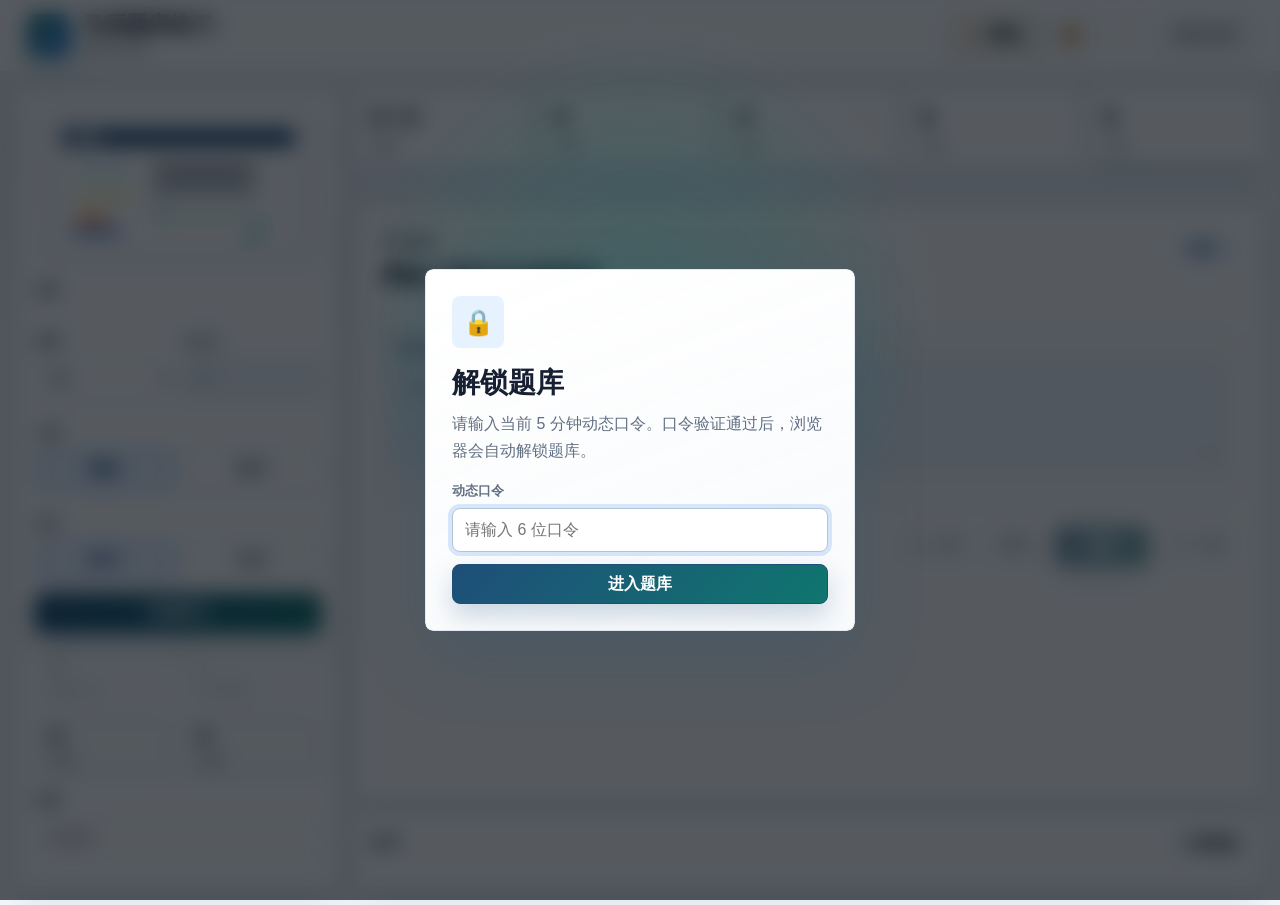
==== index.html @ d1550e8a "Add study workflow tools" ====
<!doctype html>
<html lang="zh-CN">
  <head>
    <meta charset="UTF-8" />
    <meta name="viewport" content="width=device-width, initial-scale=1.0" />
    <title>马原题库练习</title>
    <link rel="stylesheet" href="styles.css" />
  </head>
  <body>
    <div class="app-shell">
      <header class="topbar">
        <div class="brand">
          <div class="brand-mark" aria-hidden="true">✓</div>
          <div>
            <h1>马原题库练习</h1>
            <p id="bankMeta">500 题</p>
          </div>
        </div>
        <div class="top-actions">
          <button class="sponsor-button" id="sponsorButton" type="button">
            <span aria-hidden="true">♥</span>
            <span>赞助</span>
          </button>
          <button class="icon-button" id="themeButton" type="button" title="切换主题" aria-label="切换主题">◐</button>
          <button class="icon-button" id="favoriteButton" type="button" title="收藏当前题" aria-label="收藏当前题">☆</button>
          <button class="text-button" id="resetStorageButton" type="button">清空记录</button>
        </div>
      </header>

      <main class="workspace">
        <aside class="control-panel" aria-label="练习设置">
          <img class="panel-asset" src="assets/study-panel.png" alt="" />

          <section class="control-block">
            <div class="block-title">题型</div>
            <div class="segmented" id="typeControl"></div>
          </section>

          <section class="control-block two-column">
            <label class="field">
              <span>数量</span>
              <select id="countSelect">
                <option value="10">10</option>
                <option value="20" selected>20</option>
                <option value="50">50</option>
                <option value="100">100</option>
                <option value="all">全部</option>
                <option value="custom">自定义</option>
              </select>
            </label>
            <label class="field">
              <span>自定义</span>
              <input id="customCount" type="number" min="1" max="500" value="30" disabled />
            </label>
          </section>

          <section class="control-block">
            <div class="block-title">出题</div>
            <div class="segmented compact" id="orderControl">
              <button class="active" type="button" data-order="random">随机</button>
              <button type="button" data-order="sequential">顺序</button>
            </div>
          </section>

          <section class="control-block">
            <div class="block-title">模式</div>
            <div class="segmented compact" id="modeControl">
              <button class="active" type="button" data-mode="practice">练习</button>
              <button type="button" data-mode="exam">考试</button>
            </div>
          </section>

          <button class="primary-button" id="startButton" type="button">开始练习</button>

          <div class="quick-grid">
            <button class="quick-card" id="resumeSessionButton" type="button">
              <span>↩</span>
              <small>继续上次</small>
            </button>
            <button class="quick-card" id="exportStudyButton" type="button">
              <span>↓</span>
              <small>导出资料</small>
            </button>
            <button class="quick-card" id="mistakePracticeButton" type="button">
              <span id="mistakeCount">0</span>
              <small>错题</small>
            </button>
            <button class="quick-card" id="favoritePracticeButton" type="button">
              <span id="favoriteCount">0</span>
              <small>收藏</small>
            </button>
          </div>

          <section class="control-block">
            <label class="field">
              <span>搜索</span>
              <input id="searchInput" type="search" placeholder="关键词" />
            </label>
          </section>
        </aside>

        <section class="quiz-area" aria-live="polite">
          <div class="session-strip">
            <div class="stat">
              <span id="progressText">0 / 0</span>
              <small>进度</small>
            </div>
            <div class="stat">
              <span id="scoreText">0</span>
              <small>正确</small>
            </div>
            <div class="stat">
              <span id="wrongText">0</span>
              <small>错误</small>
            </div>
            <div class="stat">
              <span id="unansweredText">0</span>
              <small>未答</small>
            </div>
            <div class="stat accent">
              <span id="streakText">0</span>
              <small>连对</small>
            </div>
          </div>
          <div class="progress-rail" aria-hidden="true">
            <span id="progressBar"></span>
          </div>

          <article class="question-panel" id="questionPanel">
            <div class="question-head">
              <div>
                <div class="question-kicker" id="questionKicker">题库</div>
                <h2 id="questionStem">点击“开始练习”生成题目</h2>
              </div>
              <span class="type-pill" id="questionType">全部</span>
            </div>

            <div class="options-list" id="optionsList"></div>

            <div class="feedback" id="feedbackBox" hidden></div>

            <section class="note-box">
              <label for="noteInput">我的笔记</label>
              <textarea id="noteInput" rows="3" placeholder="写下容易混淆的点、记忆口诀或自己的解释"></textarea>
              <div class="note-status" id="noteStatus"></div>
            </section>

            <div class="celebration-layer" id="celebrationLayer" aria-hidden="true"></div>

            <div class="question-actions">
              <button class="text-button" id="prevButton" type="button">上一题</button>
              <button class="text-button" id="clearAnswerButton" type="button">清除</button>
              <button class="primary-button" id="checkButton" type="button">确定</button>
              <button class="text-button" id="nextButton" type="button">下一题</button>
              <button class="danger-button" id="finishButton" type="button">交卷</button>
            </div>
          </article>

          <section class="navigator-panel">
            <div class="navigator-head">
              <span>题号</span>
              <button class="text-button small" id="reviewWrongButton" type="button">只看错题</button>
            </div>
            <div class="question-nav" id="questionNav"></div>
          </section>
        </section>
      </main>
    </div>

    <dialog class="result-dialog" id="resultDialog">
      <div class="result-content">
        <h2>练习结果</h2>
        <div class="result-grid">
          <div><strong id="resultCorrect">0</strong><span>正确</span></div>
          <div><strong id="resultWrong">0</strong><span>错误</span></div>
          <div><strong id="resultRate">0%</strong><span>正确率</span></div>
          <div><strong id="resultStreak">0</strong><span>最佳连对</span></div>
        </div>
        <div class="result-actions">
          <button class="text-button" id="closeResultButton" type="button">继续查看</button>
          <button class="primary-button" id="redoWrongButton" type="button">重练错题</button>
        </div>
      </div>
    </dialog>

    <dialog class="sponsor-dialog" id="sponsorDialog">
      <div class="sponsor-card">
        <button class="sponsor-close" id="closeSponsorButton" type="button" aria-label="关闭赞助弹窗">×</button>
        <div class="sponsor-copy">
          <span class="sponsor-eyebrow">Support</span>
          <h2>感谢赞助</h2>
          <p>如果这个题库网站帮你省下一点复习时间，可以请 HaBa 喝杯奶茶。</p>
        </div>
        <div class="qr-frame">
          <img src="assets/sponsor-wechat.jpg" alt="微信支付赞助收款码" />
        </div>
        <div class="sponsor-signature">HaBa</div>
      </div>
    </dialog>

    <dialog class="unlock-dialog" id="unlockDialog">
      <form class="unlock-card" id="unlockForm" method="dialog">
        <div class="unlock-mark" aria-hidden="true">🔒</div>
        <h2>解锁题库</h2>
        <p>请输入当前 5 分钟动态口令。口令验证通过后，浏览器会自动解锁题库。</p>
        <label class="unlock-field">
          <span>动态口令</span>
          <input id="unlockPassword" type="password" inputmode="numeric" autocomplete="one-time-code" placeholder="请输入 6 位口令" />
        </label>
        <div class="unlock-error" id="unlockError" role="alert" hidden></div>
        <button class="primary-button" id="unlockButton" type="submit">进入题库</button>
      </form>
    </dialog>

    <script src="app.js"></script>
  </body>
</html>
---- styles.css ----
:root {
  --bg: #f5f7fb;
  --surface: #ffffff;
  --surface-2: #f8fafc;
  --surface-3: #eef4fb;
  --line: #dbe3ee;
  --line-strong: #b7c4d4;
  --text: #172033;
  --muted: #627083;
  --blue: #1f4e79;
  --blue-2: #2f80ed;
  --teal: #0f766e;
  --green: #0f9f6e;
  --amber: #b7791f;
  --red: #c2413a;
  --red-bg: #fff1f0;
  --green-bg: #ecfdf5;
  --blue-bg: #e7f2ff;
  --shadow: 0 16px 34px rgba(31, 78, 121, 0.12);
  --shadow-strong: 0 28px 70px rgba(31, 78, 121, 0.2);
  --focus: 0 0 0 4px rgba(47, 128, 237, 0.18);
}

:root[data-theme="dark"] {
  --bg: #101620;
  --surface: #151d29;
  --surface-2: #1b2533;
  --surface-3: #223044;
  --line: #2c3a4d;
  --line-strong: #45566b;
  --text: #edf4ff;
  --muted: #a9b8cb;
  --blue: #4f9cff;
  --blue-2: #76b4ff;
  --teal: #35b8a6;
  --green: #41c98b;
  --amber: #f1b84b;
  --red: #f06f66;
  --red-bg: #3b1f24;
  --green-bg: #153427;
  --blue-bg: #162d49;
  --shadow: 0 18px 42px rgba(0, 0, 0, 0.32);
  --shadow-strong: 0 30px 90px rgba(0, 0, 0, 0.42);
  --focus: 0 0 0 4px rgba(118, 180, 255, 0.18);
}

* {
  box-sizing: border-box;
}

html,
body {
  min-height: 100%;
}

body {
  margin: 0;
  font-family:
    "Microsoft YaHei",
    "PingFang SC",
    "Segoe UI",
    Arial,
    sans-serif;
  background:
    linear-gradient(180deg, rgba(31, 78, 121, 0.08), transparent 360px),
    var(--bg);
  color: var(--text);
  letter-spacing: 0;
  transition:
    background 240ms ease,
    color 240ms ease;
}

button,
input,
select,
textarea {
  font: inherit;
}

button {
  cursor: pointer;
}

button:focus-visible,
input:focus-visible,
select:focus-visible,
textarea:focus-visible {
  outline: none;
  box-shadow: var(--focus);
}

.app-shell {
  min-height: 100vh;
  display: flex;
  flex-direction: column;
}

.topbar {
  height: 72px;
  padding: 0 28px;
  display: flex;
  align-items: center;
  justify-content: space-between;
  background: color-mix(in srgb, var(--surface) 88%, transparent);
  border-bottom: 1px solid var(--line);
  backdrop-filter: blur(16px);
  position: sticky;
  top: 0;
  z-index: 10;
}

.brand {
  display: flex;
  align-items: center;
  gap: 12px;
}

.brand-mark {
  width: 42px;
  height: 42px;
  border-radius: 8px;
  display: grid;
  place-items: center;
  background:
    linear-gradient(135deg, var(--teal), var(--blue-2));
  color: #fff;
  font-size: 24px;
  font-weight: 800;
  box-shadow: 0 10px 24px rgba(15, 118, 110, 0.28);
}

.brand h1 {
  margin: 0;
  font-size: 22px;
  line-height: 1.2;
}

.brand p {
  margin: 2px 0 0;
  color: var(--muted);
  font-size: 13px;
}

.top-actions,
.question-actions,
.result-actions {
  display: flex;
  align-items: center;
  gap: 10px;
}

.workspace {
  flex: 1;
  display: grid;
  grid-template-columns: 320px minmax(0, 1fr);
  gap: 18px;
  padding: 18px;
}

.control-panel,
.quiz-area {
  min-width: 0;
}

.control-panel {
  background: var(--surface);
  border: 1px solid var(--line);
  border-radius: 8px;
  padding: 16px;
  box-shadow: var(--shadow);
  align-self: start;
  position: sticky;
  top: 90px;
  animation: panelIn 480ms ease both;
}

.panel-asset {
  width: 100%;
  aspect-ratio: 16 / 9;
  object-fit: cover;
  border-radius: 8px;
  border: 1px solid var(--line);
  margin-bottom: 14px;
  display: block;
  background: var(--surface-2);
}

.control-block {
  padding: 12px 0;
  border-top: 1px solid var(--line);
}

.control-block:first-of-type {
  border-top: 0;
  padding-top: 0;
}

.block-title,
.field span {
  display: block;
  font-weight: 700;
  font-size: 13px;
  color: var(--muted);
  margin-bottom: 8px;
}

.two-column {
  display: grid;
  grid-template-columns: 1fr 1fr;
  gap: 10px;
}

.field select,
.field input {
  width: 100%;
  height: 40px;
  border: 1px solid var(--line-strong);
  border-radius: 8px;
  padding: 0 10px;
  background: var(--surface);
  color: var(--text);
  transition:
    border-color 160ms ease,
    box-shadow 160ms ease,
    background 160ms ease;
}

.field input:disabled {
  background: var(--surface-3);
  color: #94a3b8;
}

.segmented {
  display: grid;
  grid-template-columns: repeat(2, minmax(0, 1fr));
  gap: 8px;
}

.segmented.compact {
  grid-template-columns: repeat(2, minmax(0, 1fr));
}

.segmented button,
.text-button,
.primary-button,
.danger-button,
.icon-button,
.sponsor-button,
.quick-card {
  min-height: 40px;
  border-radius: 8px;
  border: 1px solid var(--line-strong);
  background: var(--surface);
  color: var(--text);
  padding: 0 14px;
  transition:
    background 160ms ease,
    border-color 160ms ease,
    color 160ms ease,
    transform 160ms ease,
    box-shadow 160ms ease;
}

.sponsor-button {
  min-width: 96px;
  display: inline-flex;
  align-items: center;
  justify-content: center;
  gap: 7px;
  background:
    linear-gradient(135deg, rgba(241, 184, 75, 0.16), rgba(15, 118, 110, 0.12)),
    var(--surface);
  border-color: color-mix(in srgb, var(--amber) 50%, var(--line));
  color: var(--text);
  font-weight: 800;
}

.sponsor-button span:first-child {
  color: var(--red);
  font-size: 17px;
  transform: translateY(-1px);
}

.sponsor-button:hover span:first-child {
  animation: heartBeat 620ms ease;
}

.segmented button.active {
  background: var(--blue-bg);
  border-color: var(--blue-2);
  color: #174a86;
  font-weight: 700;
}

.primary-button {
  width: 100%;
  background:
    linear-gradient(135deg, var(--blue), var(--teal));
  border-color: var(--blue);
  color: #fff;
  font-weight: 700;
  box-shadow: 0 12px 26px rgba(31, 78, 121, 0.22);
}

.danger-button {
  background: var(--red-bg);
  border-color: #efb0aa;
  color: var(--red);
  font-weight: 700;
}

.text-button {
  background: var(--surface-2);
}

.text-button.small {
  min-height: 32px;
  padding: 0 10px;
  font-size: 13px;
}

.icon-button {
  width: 42px;
  padding: 0;
  font-size: 24px;
  line-height: 1;
  color: var(--amber);
}

.icon-button.active {
  background: #fff7e6;
  border-color: #f4c56a;
}

button:hover {
  transform: translateY(-1px);
  box-shadow: 0 8px 22px rgba(31, 78, 121, 0.12);
}

button:disabled {
  cursor: not-allowed;
  opacity: 0.55;
  transform: none;
}

.quick-grid {
  display: grid;
  grid-template-columns: 1fr 1fr;
  gap: 10px;
  margin-top: 12px;
}

.quick-card {
  height: 62px;
  display: grid;
  align-content: center;
  text-align: left;
  background: var(--surface-2);
  position: relative;
  overflow: hidden;
}

.quick-card::before {
  content: "";
  position: absolute;
  inset: 0;
  background: linear-gradient(90deg, transparent, rgba(47, 128, 237, 0.1));
  transform: translateX(-100%);
  transition: transform 260ms ease;
}

.quick-card:hover::before {
  transform: translateX(0);
}

.quick-card span {
  font-size: 22px;
  font-weight: 800;
  line-height: 1;
}

.quick-card small {
  color: var(--muted);
  margin-top: 4px;
}

.quiz-area {
  display: grid;
  grid-template-rows: auto auto minmax(160px, 1fr);
  gap: 14px;
}

.session-strip {
  display: grid;
  grid-template-columns: repeat(5, minmax(0, 1fr));
  gap: 10px;
  animation: panelIn 520ms ease both;
}

.stat {
  min-height: 70px;
  padding: 14px;
  background: var(--surface);
  border: 1px solid var(--line);
  border-radius: 8px;
  position: relative;
  overflow: hidden;
  transition:
    transform 160ms ease,
    border-color 160ms ease,
    background 160ms ease;
}

.stat::after {
  content: "";
  position: absolute;
  left: 0;
  right: 0;
  bottom: 0;
  height: 3px;
  background: var(--blue-2);
  opacity: 0.35;
}

.stat.accent::after {
  background: var(--teal);
  opacity: 0.7;
}

.stat span {
  display: block;
  font-size: 24px;
  font-weight: 800;
  line-height: 1.1;
}

.stat small {
  display: block;
  margin-top: 6px;
  color: var(--muted);
}

.stat.bump span {
  animation: countPop 360ms ease both;
}

.progress-rail {
  height: 10px;
  border-radius: 999px;
  background: var(--surface-3);
  border: 1px solid var(--line);
  overflow: hidden;
  box-shadow: inset 0 1px 4px rgba(15, 23, 42, 0.08);
}

.progress-rail span {
  display: block;
  width: 0%;
  height: 100%;
  border-radius: inherit;
  background:
    linear-gradient(90deg, var(--blue-2), var(--teal), var(--amber));
  transition: width 360ms ease;
}

.question-panel,
.navigator-panel {
  background: var(--surface);
  border: 1px solid var(--line);
  border-radius: 8px;
  box-shadow: var(--shadow);
}

.question-panel {
  padding: 24px;
  position: relative;
  overflow: hidden;
  animation: cardIn 560ms cubic-bezier(0.2, 0.8, 0.2, 1) both;
}

.question-panel.switching {
  animation: questionSwitch 280ms ease both;
}

.question-panel.correct-flash {
  animation: correctFlash 520ms ease;
}

.question-panel.wrong-flash {
  animation: wrongShake 460ms ease;
}

.question-head {
  display: flex;
  align-items: flex-start;
  justify-content: space-between;
  gap: 16px;
  margin-bottom: 18px;
}

.question-kicker {
  color: var(--muted);
  font-weight: 700;
  font-size: 13px;
  margin-bottom: 8px;
}

.question-head h2 {
  margin: 0;
  font-size: 22px;
  line-height: 1.55;
  word-break: break-word;
}

.type-pill {
  flex: 0 0 auto;
  min-width: 68px;
  text-align: center;
  border-radius: 999px;
  background: #eef6ff;
  color: #174a86;
  padding: 7px 10px;
  font-size: 13px;
  font-weight: 700;
}

:root[data-theme="dark"] .type-pill {
  background: var(--blue-bg);
  color: var(--text);
}

.options-list {
  display: grid;
  gap: 10px;
}

.option-button {
  width: 100%;
  min-height: 54px;
  padding: 12px 14px;
  border: 1px solid var(--line-strong);
  border-radius: 8px;
  background: var(--surface);
  display: grid;
  grid-template-columns: 36px minmax(0, 1fr);
  gap: 12px;
  align-items: center;
  text-align: left;
  position: relative;
  overflow: hidden;
  isolation: isolate;
  transform-origin: center;
}

.options-list.is-switching .option-button {
  animation: optionIn 420ms ease both;
}

.options-list.is-switching .option-button:nth-child(2) {
  animation-delay: 40ms;
}

.options-list.is-switching .option-button:nth-child(3) {
  animation-delay: 80ms;
}

.options-list.is-switching .option-button:nth-child(4) {
  animation-delay: 120ms;
}

.options-list.is-switching .option-button:nth-child(5) {
  animation-delay: 160ms;
}

.option-button::before {
  content: "";
  position: absolute;
  inset: 0;
  background: linear-gradient(90deg, rgba(47, 128, 237, 0.11), transparent);
  opacity: 0;
  transform: translateX(-18px);
  transition:
    opacity 180ms ease,
    transform 180ms ease;
  z-index: -1;
}

.option-button:hover::before,
.option-button.selected::before {
  opacity: 1;
  transform: translateX(0);
}

.option-label {
  width: 32px;
  height: 32px;
  display: grid;
  place-items: center;
  border-radius: 8px;
  background: var(--surface-2);
  border: 1px solid var(--line);
  font-weight: 800;
}

.option-text {
  line-height: 1.55;
  word-break: break-word;
}

.option-button.selected {
  border-color: var(--blue-2);
  background: #eff6ff;
  transform: translateY(-1px);
  box-shadow: 0 12px 24px rgba(47, 128, 237, 0.14);
}

.option-button.correct {
  border-color: #68c79b;
  background: var(--green-bg);
  animation: answerPop 420ms ease both;
}

.option-button.wrong {
  border-color: #e59a94;
  background: var(--red-bg);
  animation: answerShake 360ms ease both;
}

:root[data-theme="dark"] .option-button.selected {
  background: var(--blue-bg);
}

.feedback {
  margin-top: 14px;
  padding: 12px 14px;
  border-radius: 8px;
  border: 1px solid var(--line);
  font-weight: 700;
  animation: feedbackIn 260ms ease both;
}

.feedback.correct {
  color: #08724f;
  background: var(--green-bg);
  border-color: #a8e6c8;
}

.feedback.wrong {
  color: var(--red);
  background: var(--red-bg);
  border-color: #efb0aa;
}

.note-box {
  margin-top: 14px;
  padding: 14px;
  border: 1px solid var(--line);
  border-radius: 8px;
  background: var(--surface-2);
}

.note-box label {
  display: block;
  margin-bottom: 8px;
  color: var(--muted);
  font-size: 13px;
  font-weight: 800;
}

.note-box textarea {
  width: 100%;
  resize: vertical;
  min-height: 84px;
  border: 1px solid var(--line-strong);
  border-radius: 8px;
  padding: 10px 12px;
  background: var(--surface);
  color: var(--text);
  line-height: 1.6;
}

.note-box textarea:disabled {
  background: var(--surface-3);
  color: var(--muted);
}

.note-status {
  min-height: 18px;
  margin-top: 6px;
  color: var(--green);
  font-size: 12px;
  font-weight: 800;
}

.question-actions {
  margin-top: 18px;
  justify-content: flex-end;
  flex-wrap: wrap;
}

.celebration-layer {
  pointer-events: none;
  position: absolute;
  inset: 0;
  overflow: hidden;
}

.celebration-dot {
  position: absolute;
  left: var(--x);
  top: var(--y);
  width: 7px;
  height: 7px;
  border-radius: 999px;
  background: var(--c);
  animation: burst 720ms ease-out forwards;
}

.question-actions .primary-button,
.question-actions .danger-button {
  width: auto;
  min-width: 94px;
}

.navigator-panel {
  padding: 14px;
  animation: panelIn 620ms ease both;
}

.navigator-head {
  display: flex;
  align-items: center;
  justify-content: space-between;
  gap: 12px;
  margin-bottom: 12px;
  color: var(--muted);
  font-weight: 700;
}

.question-nav {
  display: grid;
  grid-template-columns: repeat(auto-fill, minmax(42px, 1fr));
  gap: 8px;
  max-height: 260px;
  overflow: auto;
  padding-right: 4px;
}

.nav-button {
  height: 38px;
  border: 1px solid var(--line-strong);
  border-radius: 8px;
  background: var(--surface);
  color: var(--text);
  padding: 0;
  font-weight: 700;
  transition:
    transform 140ms ease,
    background 160ms ease,
    border-color 160ms ease,
    color 160ms ease;
}

.nav-button.current {
  border-color: var(--blue);
  background: var(--blue);
  color: #fff;
  transform: translateY(-1px) scale(1.03);
}

.nav-button.answered {
  background: #eef6ff;
  border-color: #a8cfff;
}

.nav-button.correct {
  background: var(--green-bg);
  border-color: #85d9b2;
}

.nav-button.wrong {
  background: var(--red-bg);
  border-color: #efb0aa;
}

.nav-button.favorite::after {
  content: "★";
  color: var(--amber);
  font-size: 10px;
  margin-left: 1px;
}

.result-dialog {
  border: 0;
  border-radius: 8px;
  padding: 0;
  width: min(480px, calc(100vw - 32px));
  box-shadow: 0 24px 80px rgba(15, 23, 42, 0.25);
}

.sponsor-dialog {
  width: min(460px, calc(100vw - 28px));
  border: 0;
  padding: 0;
  border-radius: 8px;
  background: transparent;
  box-shadow: var(--shadow-strong);
}

.unlock-dialog {
  width: min(430px, calc(100vw - 28px));
  border: 0;
  padding: 0;
  border-radius: 8px;
  background: transparent;
  box-shadow: var(--shadow-strong);
}

.unlock-dialog::backdrop {
  background:
    radial-gradient(circle at 50% 35%, rgba(15, 118, 110, 0.28), transparent 34%),
    rgba(7, 12, 20, 0.68);
  backdrop-filter: blur(10px);
}

.unlock-card {
  padding: 26px;
  border-radius: 8px;
  border: 1px solid color-mix(in srgb, var(--line) 70%, transparent);
  background:
    linear-gradient(160deg, color-mix(in srgb, var(--surface) 96%, transparent), color-mix(in srgb, var(--surface-2) 92%, transparent)),
    var(--surface);
  color: var(--text);
  animation: sponsorIn 280ms cubic-bezier(0.2, 0.8, 0.2, 1) both;
}

.unlock-mark {
  width: 52px;
  height: 52px;
  display: grid;
  place-items: center;
  border-radius: 8px;
  background: var(--blue-bg);
  color: var(--blue);
  font-size: 25px;
  margin-bottom: 16px;
}

.unlock-card h2 {
  margin: 0 0 8px;
  font-size: 28px;
}

.unlock-card p {
  margin: 0 0 18px;
  color: var(--muted);
  line-height: 1.7;
}

.unlock-field {
  display: grid;
  gap: 8px;
  margin-bottom: 12px;
}

.unlock-field span {
  font-size: 13px;
  font-weight: 800;
  color: var(--muted);
}

.unlock-field input {
  width: 100%;
  height: 44px;
  border: 1px solid var(--line-strong);
  border-radius: 8px;
  background: var(--surface);
  color: var(--text);
  padding: 0 12px;
}

.unlock-error {
  margin: 0 0 12px;
  padding: 10px 12px;
  border-radius: 8px;
  color: var(--red);
  background: var(--red-bg);
  border: 1px solid #efb0aa;
  font-weight: 700;
}

.sponsor-dialog::backdrop {
  background:
    radial-gradient(circle at 50% 35%, rgba(47, 128, 237, 0.28), transparent 34%),
    rgba(7, 12, 20, 0.62);
  backdrop-filter: blur(8px);
}

.sponsor-card {
  position: relative;
  overflow: hidden;
  padding: 24px;
  border-radius: 8px;
  border: 1px solid color-mix(in srgb, var(--line) 70%, transparent);
  background:
    linear-gradient(160deg, color-mix(in srgb, var(--surface) 96%, transparent), color-mix(in srgb, var(--surface-2) 92%, transparent)),
    var(--surface);
  color: var(--text);
  animation: sponsorIn 280ms cubic-bezier(0.2, 0.8, 0.2, 1) both;
}

.sponsor-card::before {
  content: "";
  position: absolute;
  inset: -90px -80px auto auto;
  width: 210px;
  height: 210px;
  border-radius: 999px;
  background: radial-gradient(circle, rgba(15, 159, 110, 0.22), transparent 66%);
}

.sponsor-close {
  position: absolute;
  top: 14px;
  right: 14px;
  width: 36px;
  height: 36px;
  border-radius: 999px;
  border: 1px solid var(--line);
  background: color-mix(in srgb, var(--surface) 86%, transparent);
  color: var(--muted);
  font-size: 22px;
  line-height: 1;
  z-index: 2;
}

.sponsor-copy {
  position: relative;
  z-index: 1;
  padding-right: 34px;
}

.sponsor-eyebrow {
  display: inline-flex;
  align-items: center;
  height: 26px;
  padding: 0 10px;
  border-radius: 999px;
  background: var(--green-bg);
  color: var(--green);
  font-size: 12px;
  font-weight: 900;
  letter-spacing: 0.04em;
  text-transform: uppercase;
}

.sponsor-copy h2 {
  margin: 12px 0 8px;
  font-size: 28px;
  line-height: 1.12;
}

.sponsor-copy p {
  margin: 0;
  color: var(--muted);
  line-height: 1.7;
}

.qr-frame {
  position: relative;
  z-index: 1;
  margin: 20px auto 14px;
  width: min(300px, 100%);
  padding: 12px;
  border-radius: 8px;
  background: #ffffff;
  border: 1px solid #e5e7eb;
  box-shadow: 0 18px 44px rgba(15, 23, 42, 0.18);
}

.qr-frame img {
  display: block;
  width: 100%;
  aspect-ratio: 3 / 4;
  object-fit: contain;
  object-position: center;
  border-radius: 6px;
}

.sponsor-signature {
  position: relative;
  z-index: 1;
  display: flex;
  justify-content: center;
  align-items: center;
  gap: 8px;
  color: var(--muted);
  font-weight: 900;
  letter-spacing: 0.04em;
}

.sponsor-signature::before,
.sponsor-signature::after {
  content: "";
  width: 52px;
  height: 1px;
  background: var(--line);
}

.result-dialog::backdrop {
  background: rgba(15, 23, 42, 0.42);
}

.result-content {
  padding: 22px;
  background: var(--surface);
  color: var(--text);
  animation: resultIn 260ms ease both;
}

.result-content h2 {
  margin: 0 0 16px;
}

.result-grid {
  display: grid;
  grid-template-columns: repeat(4, 1fr);
  gap: 10px;
  margin-bottom: 18px;
}

.result-grid div {
  border: 1px solid var(--line);
  border-radius: 8px;
  padding: 12px;
  background: var(--surface-2);
  animation: optionIn 320ms ease both;
}

.result-grid strong {
  display: block;
  font-size: 28px;
  line-height: 1.1;
}

.result-grid span {
  display: block;
  color: var(--muted);
  margin-top: 4px;
}

.is-hidden {
  display: none !important;
}

@media (max-width: 980px) {
  .workspace {
    grid-template-columns: 1fr;
  }

  .control-panel {
    position: static;
  }

  .panel-asset {
    max-height: 180px;
  }
}

@media (max-width: 640px) {
  .topbar {
    height: auto;
    min-height: 72px;
    padding: 12px;
    gap: 12px;
    align-items: flex-start;
  }

  .brand h1 {
    font-size: 18px;
  }

  .top-actions {
    gap: 6px;
  }

  .workspace {
    padding: 10px;
  }

  .session-strip {
    grid-template-columns: repeat(2, 1fr);
  }

  .question-panel {
    padding: 16px;
  }

  .question-head {
    display: grid;
  }

  .question-head h2 {
    font-size: 18px;
  }

  .question-actions {
    display: grid;
    grid-template-columns: 1fr 1fr;
  }

  .question-actions button,
  .question-actions .primary-button,
  .question-actions .danger-button {
    width: 100%;
  }

  .result-grid {
    grid-template-columns: repeat(2, 1fr);
  }
}

@media (prefers-reduced-motion: reduce) {
  *,
  *::before,
  *::after {
    animation-duration: 1ms !important;
    scroll-behavior: auto !important;
    transition-duration: 1ms !important;
  }
}

@keyframes panelIn {
  from {
    opacity: 0;
    transform: translateY(14px);
  }
  to {
    opacity: 1;
    transform: translateY(0);
  }
}

@keyframes cardIn {
  from {
    opacity: 0;
    transform: translateY(18px) scale(0.99);
  }
  to {
    opacity: 1;
    transform: translateY(0) scale(1);
  }
}

@keyframes questionSwitch {
  0% {
    opacity: 0.5;
    transform: translateX(10px);
  }
  100% {
    opacity: 1;
    transform: translateX(0);
  }
}

@keyframes optionIn {
  from {
    opacity: 0;
    transform: translateY(10px);
  }
  to {
    opacity: 1;
    transform: translateY(0);
  }
}

@keyframes feedbackIn {
  from {
    opacity: 0;
    transform: translateY(-6px);
  }
  to {
    opacity: 1;
    transform: translateY(0);
  }
}

@keyframes answerPop {
  0% {
    transform: scale(1);
  }
  45% {
    transform: scale(1.018);
  }
  100% {
    transform: scale(1);
  }
}

@keyframes answerShake {
  0%,
  100% {
    transform: translateX(0);
  }
  25% {
    transform: translateX(-5px);
  }
  55% {
    transform: translateX(4px);
  }
  75% {
    transform: translateX(-2px);
  }
}

@keyframes wrongShake {
  0%,
  100% {
    transform: translateX(0);
  }
  20% {
    transform: translateX(-7px);
  }
  40% {
    transform: translateX(6px);
  }
  60% {
    transform: translateX(-4px);
  }
  80% {
    transform: translateX(2px);
  }
}

@keyframes correctFlash {
  0%,
  100% {
    box-shadow: var(--shadow);
  }
  40% {
    box-shadow: 0 0 0 4px rgba(15, 159, 110, 0.18), var(--shadow-strong);
  }
}

@keyframes countPop {
  0% {
    transform: scale(1);
  }
  50% {
    transform: scale(1.12);
  }
  100% {
    transform: scale(1);
  }
}

@keyframes burst {
  from {
    opacity: 0.95;
    transform: translate(-50%, -50%) scale(1);
  }
  to {
    opacity: 0;
    transform: translate(calc(var(--dx) - 50%), calc(var(--dy) - 50%)) scale(0.4);
  }
}

@keyframes resultIn {
  from {
    opacity: 0;
    transform: translateY(10px) scale(0.98);
  }
  to {
    opacity: 1;
    transform: translateY(0) scale(1);
  }
}

@keyframes sponsorIn {
  from {
    opacity: 0;
    transform: translateY(18px) scale(0.96);
  }
  to {
    opacity: 1;
    transform: translateY(0) scale(1);
  }
}

@keyframes heartBeat {
  0%,
  100% {
    transform: translateY(-1px) scale(1);
  }
  35% {
    transform: translateY(-1px) scale(1.25);
  }
  65% {
    transform: translateY(-1px) scale(0.94);
  }
}
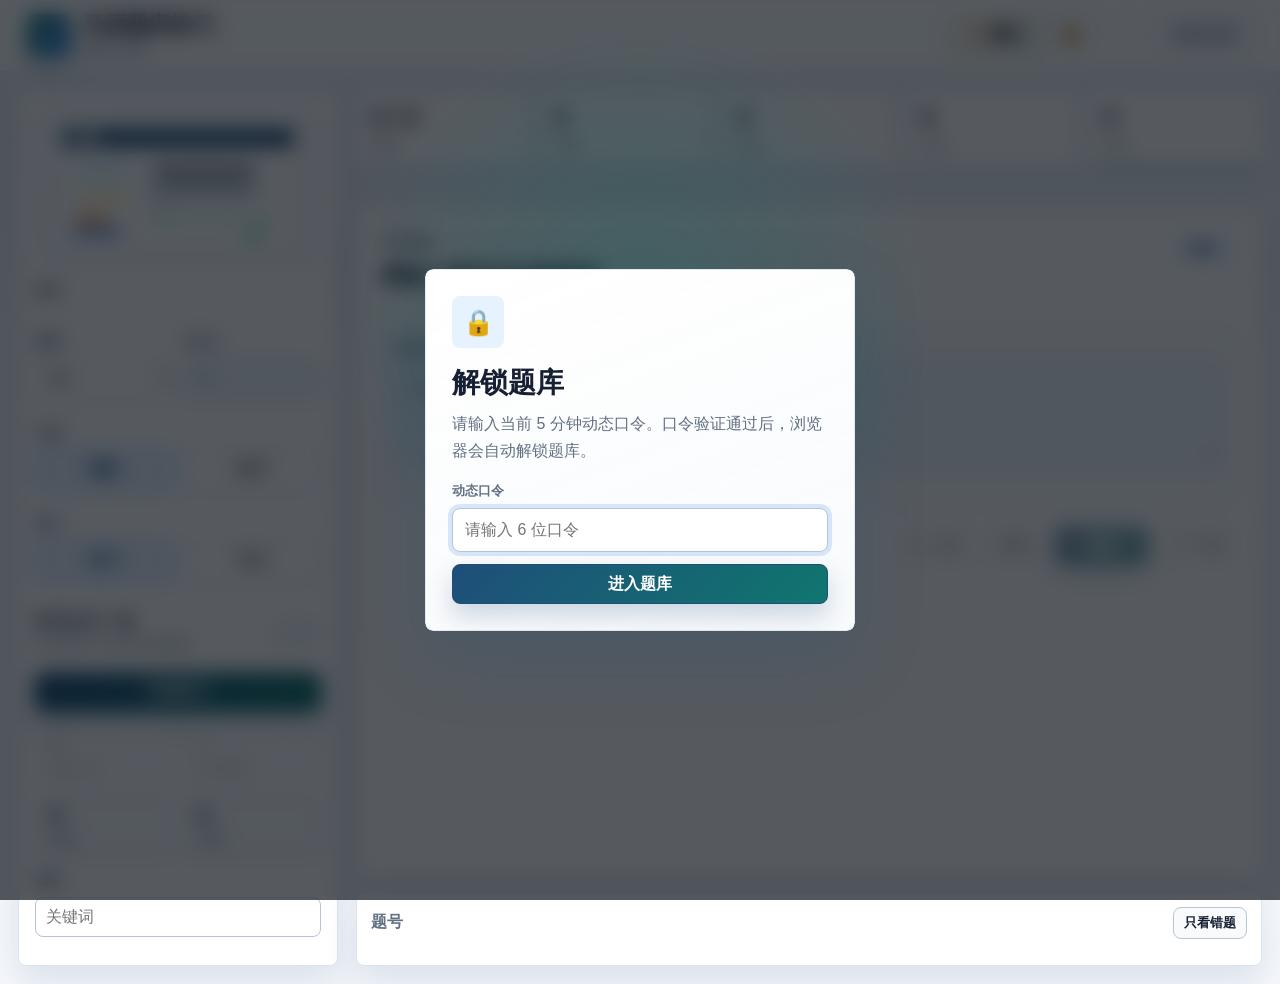
==== commit c9d8ee33: "Improve mobile quiz controls" ====
--- a/index.html
+++ b/index.html
@@ -62,15 +62,25 @@
             </div>
           </section>
 
-          <section class="control-block">
-            <div class="block-title">模式</div>
-            <div class="segmented compact" id="modeControl">
-              <button class="active" type="button" data-mode="practice">练习</button>
-              <button type="button" data-mode="exam">考试</button>
-            </div>
-          </section>
-
-          <button class="primary-button" id="startButton" type="button">开始练习</button>
+          <section class="control-block">
+            <div class="block-title">模式</div>
+            <div class="segmented compact" id="modeControl">
+              <button class="active" type="button" data-mode="practice">练习</button>
+              <button type="button" data-mode="exam">考试</button>
+            </div>
+          </section>
+
+          <section class="control-block">
+            <label class="toggle-row">
+              <span>
+                <strong>答对自动下一题</strong>
+                <small>练习模式下答对后自动跳转</small>
+              </span>
+              <input id="autoNextToggle" type="checkbox" />
+            </label>
+          </section>
+
+          <button class="primary-button" id="startButton" type="button">开始练习</button>
 
           <div class="quick-grid">
             <button class="quick-card" id="resumeSessionButton" type="button">
--- a/styles.css
+++ b/styles.css
@@ -231,6 +231,64 @@
   color: #94a3b8;
 }
 
+.toggle-row {
+  min-height: 54px;
+  display: flex;
+  align-items: center;
+  justify-content: space-between;
+  gap: 12px;
+}
+
+.toggle-row span {
+  display: grid;
+  gap: 4px;
+}
+
+.toggle-row strong {
+  font-size: 14px;
+}
+
+.toggle-row small {
+  color: var(--muted);
+  line-height: 1.4;
+}
+
+.toggle-row input {
+  flex: 0 0 auto;
+  width: 44px;
+  height: 24px;
+  appearance: none;
+  border: 1px solid var(--line-strong);
+  border-radius: 999px;
+  background: var(--surface-3);
+  position: relative;
+  transition:
+    background 160ms ease,
+    border-color 160ms ease;
+}
+
+.toggle-row input::after {
+  content: "";
+  position: absolute;
+  width: 18px;
+  height: 18px;
+  top: 2px;
+  left: 2px;
+  border-radius: 50%;
+  background: var(--surface);
+  box-shadow: 0 2px 8px rgba(15, 23, 42, 0.22);
+  transition: transform 160ms ease;
+}
+
+.toggle-row input:checked {
+  border-color: var(--teal);
+  background: var(--teal);
+}
+
+.toggle-row input:checked::after {
+  transform: translateX(20px);
+}
+
 .segmented {
   display: grid;
   grid-template-columns: repeat(2, minmax(0, 1fr));
@@ -1069,6 +1127,10 @@
 }
 
 @media (max-width: 640px) {
+  body {
+    padding-bottom: 98px;
+  }
+
   .topbar {
     height: auto;
     min-height: 72px;
@@ -1106,14 +1168,30 @@
   }
 
   .question-actions {
+    position: fixed;
+    left: 0;
+    right: 0;
+    bottom: 0;
+    z-index: 20;
     display: grid;
-    grid-template-columns: 1fr 1fr;
+    grid-template-columns: repeat(5, minmax(0, 1fr));
+    gap: 8px;
+    margin: 0;
+    padding: 10px;
+    background: color-mix(in srgb, var(--surface) 94%, transparent);
+    border-top: 1px solid var(--line);
+    box-shadow: 0 -14px 34px rgba(15, 23, 42, 0.14);
+    backdrop-filter: blur(16px);
   }
 
   .question-actions button,
   .question-actions .primary-button,
   .question-actions .danger-button {
+    min-width: 0;
+    min-height: 44px;
     width: 100%;
+    padding: 0 6px;
+    font-size: 13px;
   }
 
   .result-grid {
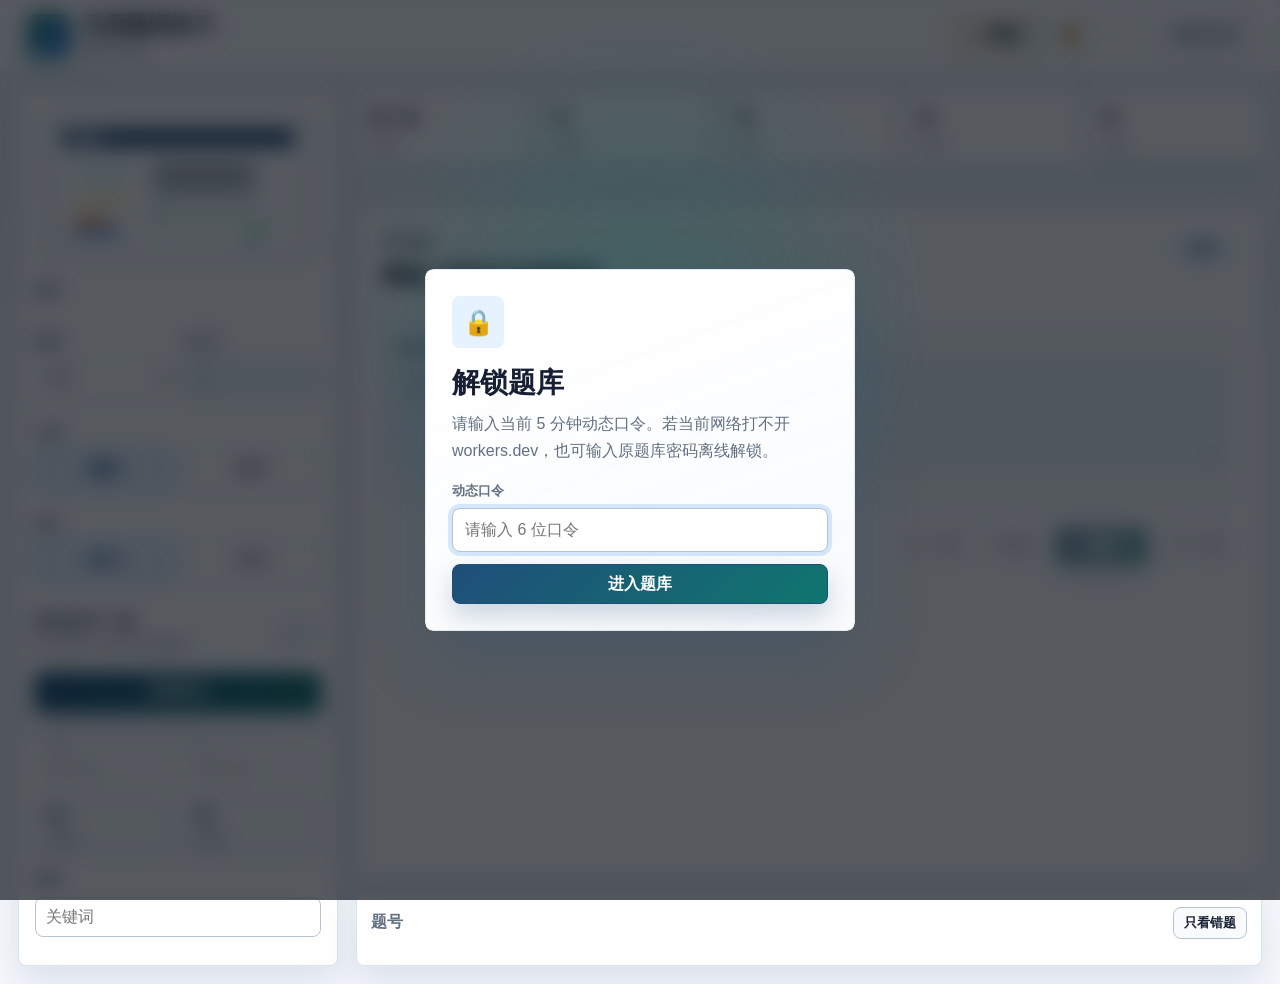
==== commit 3b22d1d8: "Add offline unlock fallback" ====
--- a/index.html
+++ b/index.html
@@ -1,4 +1,4 @@
-<!doctype html>
+﻿<!doctype html>
 <html lang="zh-CN">
   <head>
     <meta charset="UTF-8" />
@@ -212,7 +212,7 @@
       <form class="unlock-card" id="unlockForm" method="dialog">
         <div class="unlock-mark" aria-hidden="true">🔒</div>
         <h2>解锁题库</h2>
-        <p>请输入当前 5 分钟动态口令。口令验证通过后，浏览器会自动解锁题库。</p>
+        <p>请输入当前 5 分钟动态口令。若当前网络打不开 workers.dev，也可输入原题库密码离线解锁。</p>
         <label class="unlock-field">
           <span>动态口令</span>
           <input id="unlockPassword" type="password" inputmode="numeric" autocomplete="one-time-code" placeholder="请输入 6 位口令" />
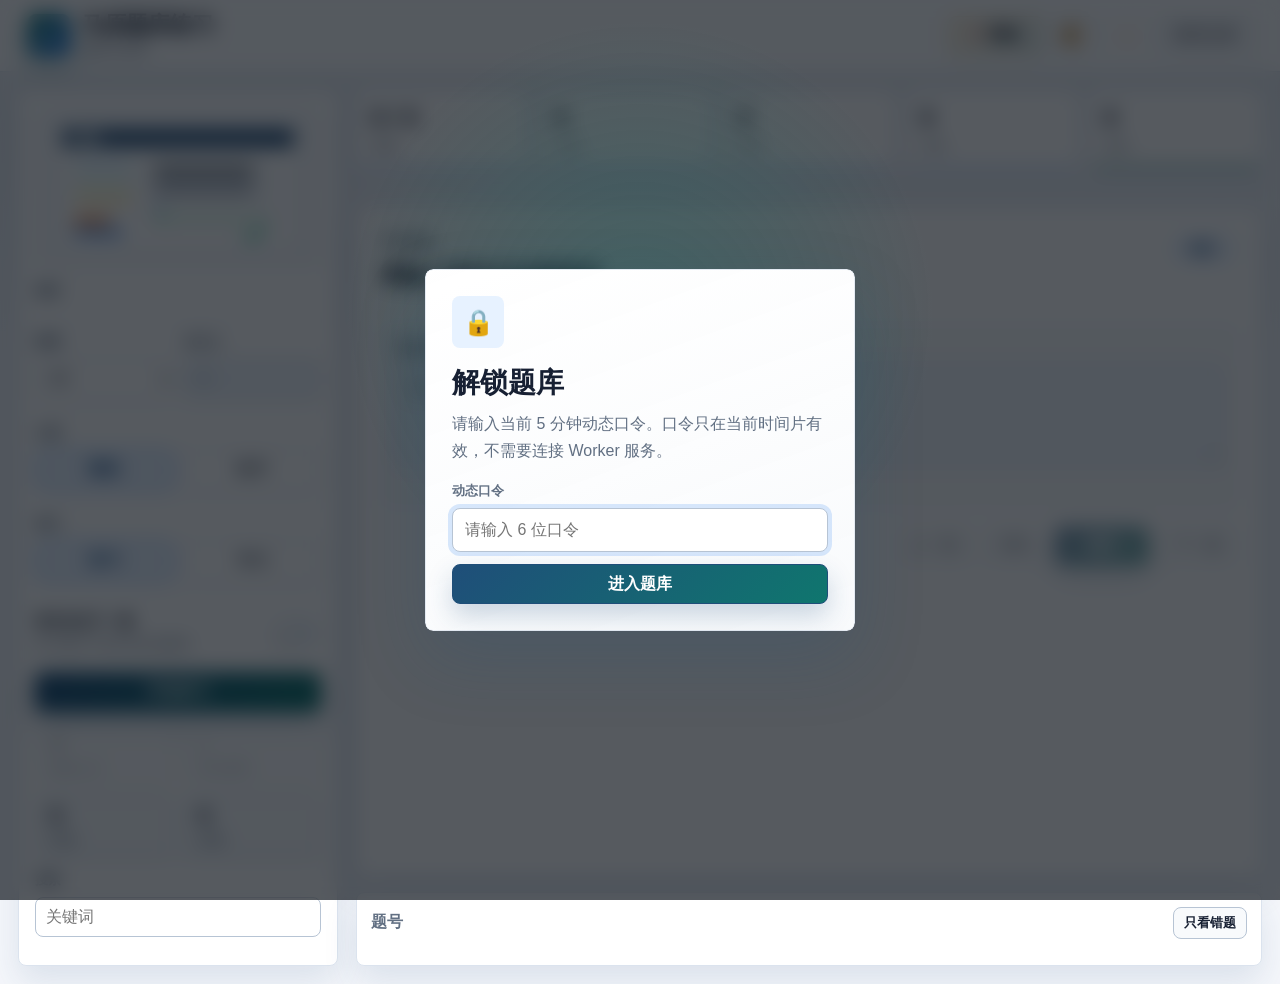
==== commit 870ba11a: "Use offline dynamic unlock keyring" ====
--- a/index.html
+++ b/index.html
@@ -212,7 +212,7 @@
       <form class="unlock-card" id="unlockForm" method="dialog">
         <div class="unlock-mark" aria-hidden="true">🔒</div>
         <h2>解锁题库</h2>
-        <p>请输入当前 5 分钟动态口令。若当前网络打不开 workers.dev，也可输入原题库密码离线解锁。</p>
+        <p>请输入当前 5 分钟动态口令。口令只在当前时间片有效，不需要连接 Worker 服务。</p>
         <label class="unlock-field">
           <span>动态口令</span>
           <input id="unlockPassword" type="password" inputmode="numeric" autocomplete="one-time-code" placeholder="请输入 6 位口令" />
@@ -225,3 +225,4 @@
     <script src="app.js"></script>
   </body>
 </html>
+
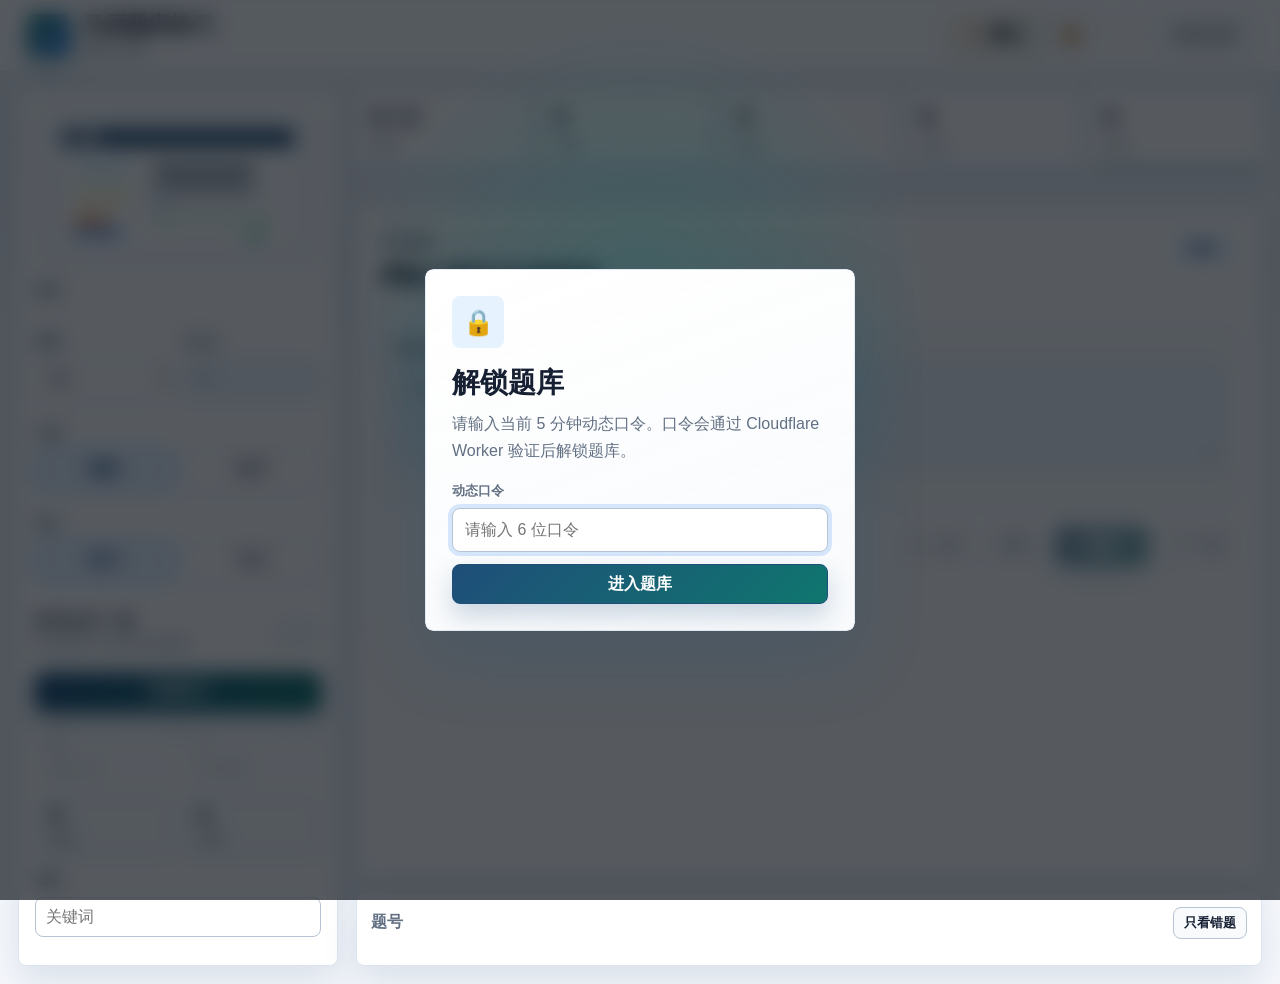
==== commit 05346c7c: "Restore Worker-based dynamic unlock" ====
--- a/index.html
+++ b/index.html
@@ -212,7 +212,7 @@
       <form class="unlock-card" id="unlockForm" method="dialog">
         <div class="unlock-mark" aria-hidden="true">🔒</div>
         <h2>解锁题库</h2>
-        <p>请输入当前 5 分钟动态口令。口令只在当前时间片有效，不需要连接 Worker 服务。</p>
+        <p>请输入当前 5 分钟动态口令。口令会通过 Cloudflare Worker 验证后解锁题库。</p>
         <label class="unlock-field">
           <span>动态口令</span>
           <input id="unlockPassword" type="password" inputmode="numeric" autocomplete="one-time-code" placeholder="请输入 6 位口令" />
@@ -226,3 +226,4 @@
   </body>
 </html>
 
+
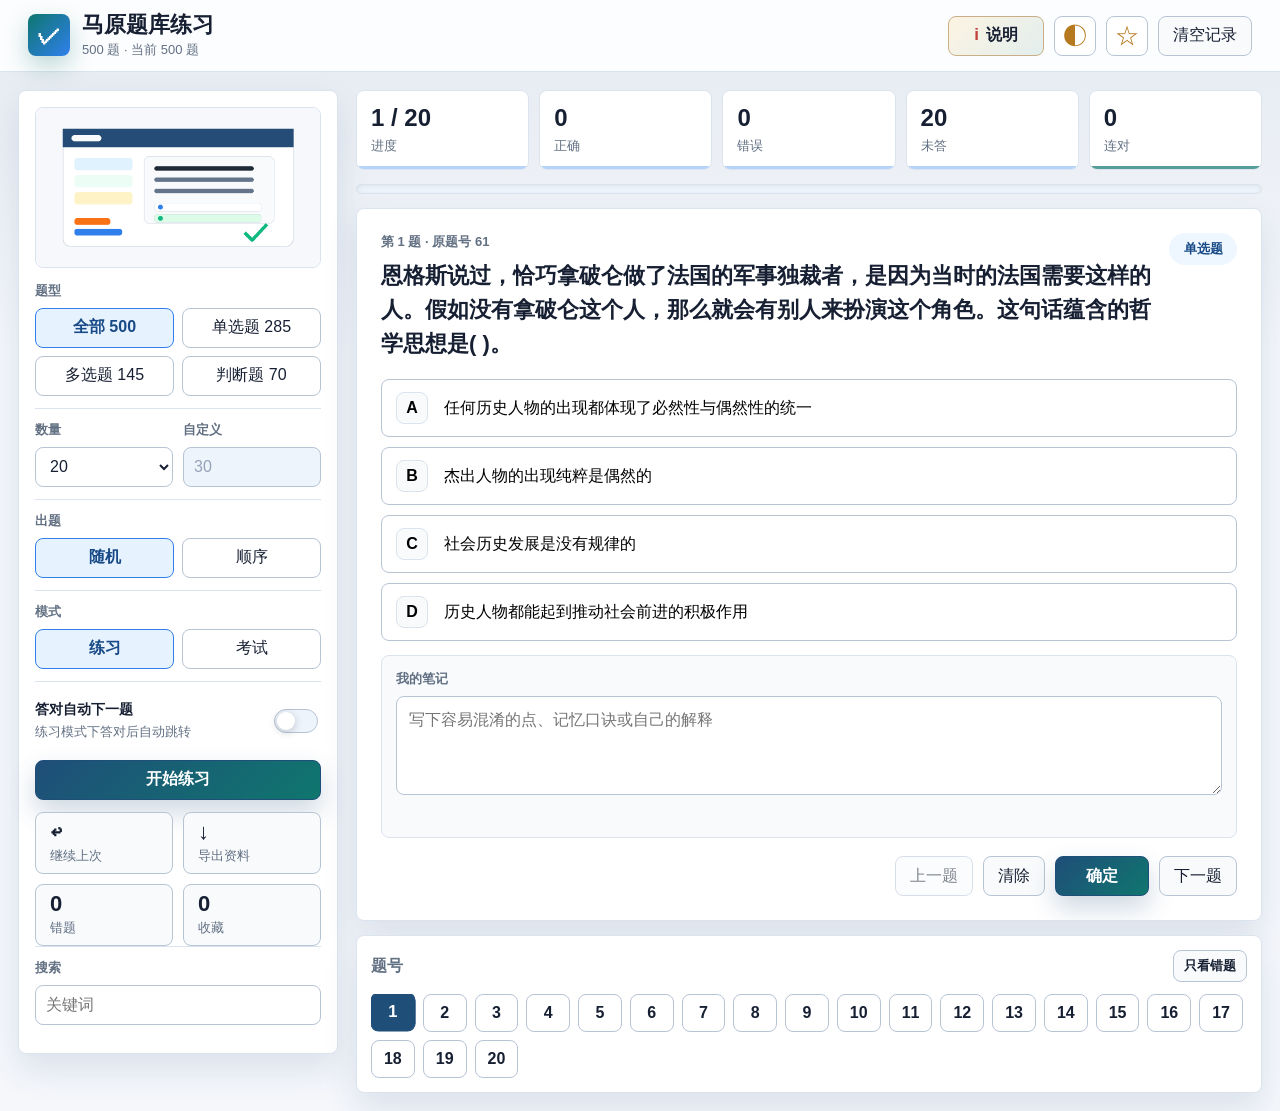
==== commit 96443d42: "Remove sponsorship and auto-load encrypted bank" ====
--- a/index.html
+++ b/index.html
@@ -15,12 +15,12 @@
             <h1>马原题库练习</h1>
             <p id="bankMeta">500 题</p>
           </div>
-        </div>
-        <div class="top-actions">
-          <button class="sponsor-button" id="sponsorButton" type="button">
-            <span aria-hidden="true">♥</span>
-            <span>赞助</span>
-          </button>
+        </div>
+        <div class="top-actions">
+          <button class="sponsor-button" id="sponsorButton" type="button">
+            <span aria-hidden="true">i</span>
+            <span>说明</span>
+          </button>
           <button class="icon-button" id="themeButton" type="button" title="切换主题" aria-label="切换主题">◐</button>
           <button class="icon-button" id="favoriteButton" type="button" title="收藏当前题" aria-label="收藏当前题">☆</button>
           <button class="text-button" id="resetStorageButton" type="button">清空记录</button>
@@ -193,37 +193,22 @@
       </div>
     </dialog>
 
-    <dialog class="sponsor-dialog" id="sponsorDialog">
-      <div class="sponsor-card">
-        <button class="sponsor-close" id="closeSponsorButton" type="button" aria-label="关闭赞助弹窗">×</button>
-        <div class="sponsor-copy">
-          <span class="sponsor-eyebrow">Support</span>
-          <h2>感谢赞助</h2>
-          <p>如果这个题库网站帮你省下一点复习时间，可以请 HaBa 喝杯奶茶。</p>
-        </div>
-        <div class="qr-frame">
-          <img src="assets/sponsor-wechat.jpg" alt="微信支付赞助收款码" />
-        </div>
-        <div class="sponsor-signature">HaBa</div>
-      </div>
-    </dialog>
-
-    <dialog class="unlock-dialog" id="unlockDialog">
-      <form class="unlock-card" id="unlockForm" method="dialog">
-        <div class="unlock-mark" aria-hidden="true">🔒</div>
-        <h2>解锁题库</h2>
-        <p>请输入当前 5 分钟动态口令。口令会通过 Cloudflare Worker 验证后解锁题库。</p>
-        <label class="unlock-field">
-          <span>动态口令</span>
-          <input id="unlockPassword" type="password" inputmode="numeric" autocomplete="one-time-code" placeholder="请输入 6 位口令" />
-        </label>
-        <div class="unlock-error" id="unlockError" role="alert" hidden></div>
-        <button class="primary-button" id="unlockButton" type="submit">进入题库</button>
-      </form>
-    </dialog>
-
-    <script src="app.js"></script>
-  </body>
-</html>
-
-
+    <dialog class="sponsor-dialog" id="sponsorDialog">
+      <div class="sponsor-card">
+        <button class="sponsor-close" id="closeSponsorButton" type="button" aria-label="关闭说明弹窗">×</button>
+        <div class="sponsor-copy">
+          <span class="sponsor-eyebrow">Notice</span>
+          <h2>学习使用声明</h2>
+          <p>本站仅供个人学习、复习和知识点自测使用，不用于商业用途。</p>
+          <p>题目内容来自个人学习整理，如有不准确或不适合公开展示的内容，请及时联系维护者修改或删除。</p>
+          <p>请勿将本站用于考试作弊、违规传播或其他违反学校/平台规则的行为。</p>
+        </div>
+        <div class="sponsor-signature">仅供学习交流</div>
+      </div>
+    </dialog>
+
+    <script src="app.js"></script>
+  </body>
+</html>
+
+
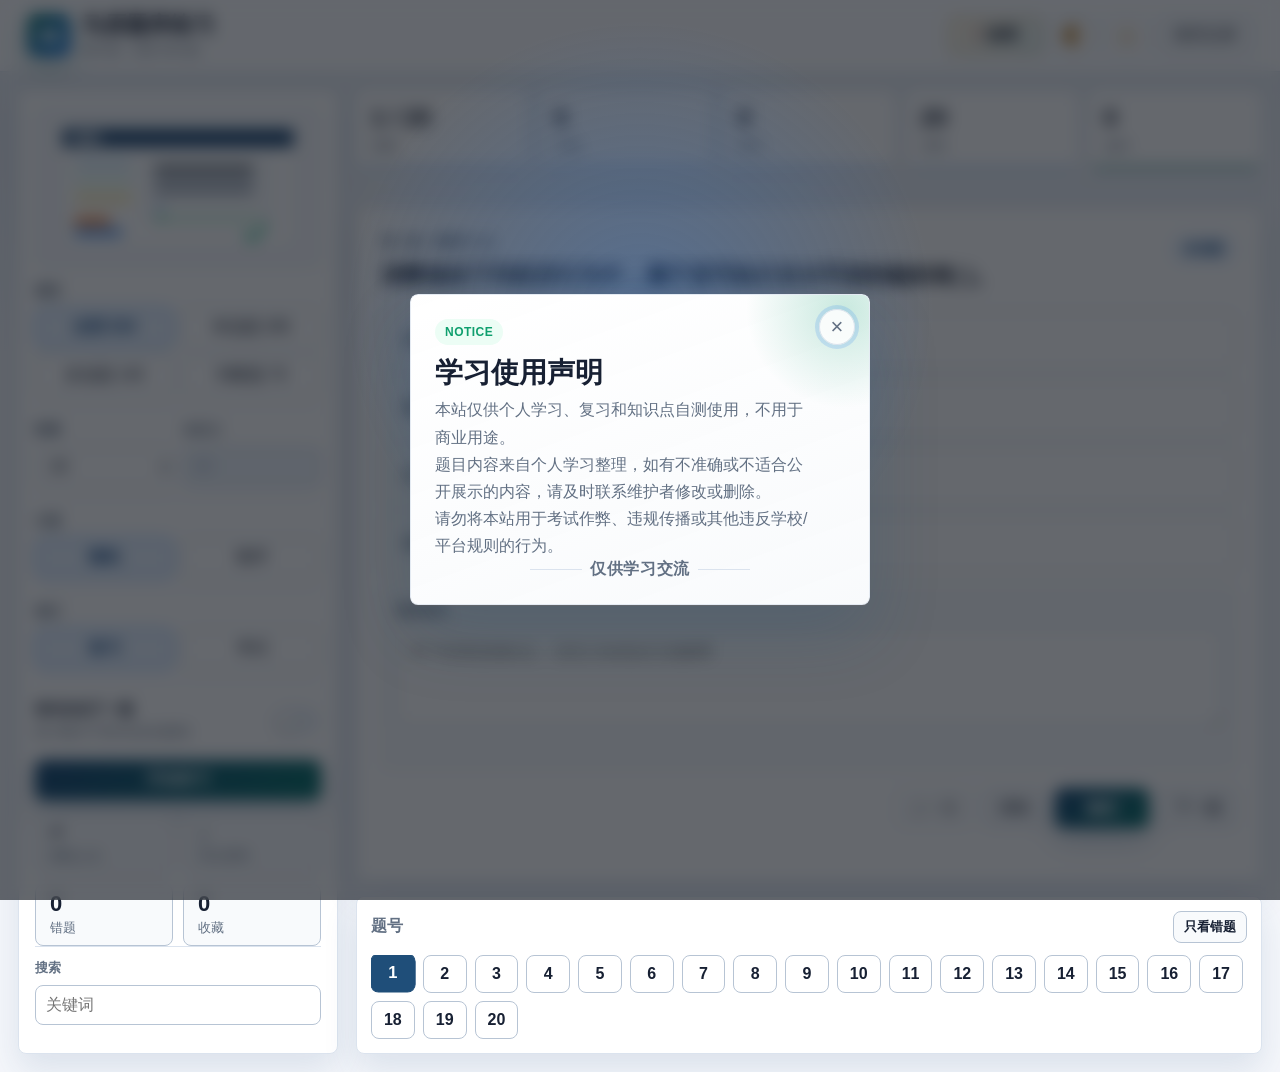
==== commit ca2a7512: "Replace brand mark with study icon" ====
--- a/index.html
+++ b/index.html
@@ -10,7 +10,15 @@
     <div class="app-shell">
       <header class="topbar">
         <div class="brand">
-          <div class="brand-mark" aria-hidden="true">✓</div>
+          <div class="brand-mark" aria-hidden="true">
+            <svg class="brand-icon" viewBox="0 0 48 48" focusable="false">
+              <path class="brand-book-page" d="M10 14.5c4.9-.8 9.2.2 12.5 3v18.4c-3.4-2.2-7.6-3.1-12.5-2.4v-19Z" />
+              <path class="brand-book-page" d="M38 14.5c-4.9-.8-9.2.2-12.5 3v18.4c3.4-2.2 7.6-3.1 12.5-2.4v-19Z" />
+              <path class="brand-book-fold" d="M24 17.6v19.5" />
+              <path class="brand-book-line" d="M14 20.5c1.8-.1 3.5.2 5.1.9M14 25c1.9-.1 3.6.2 5.1.9M29 21.4c1.5-.7 3.2-1 5.1-.9M29 25.9c1.5-.7 3.2-1 5.1-.9" />
+              <path class="brand-check" d="m29.6 32.2 3.4 3.3 6.8-7.8" />
+            </svg>
+          </div>
           <div>
             <h1>马原题库练习</h1>
             <p id="bankMeta">500 题</p>
--- a/styles.css
+++ b/styles.css
@@ -80,6 +80,8 @@
 
 button {
   cursor: pointer;
+  -webkit-tap-highlight-color: transparent;
+  user-select: none;
 }
 
 button:focus-visible,
@@ -124,10 +126,40 @@
   place-items: center;
   background:
     linear-gradient(135deg, var(--teal), var(--blue-2));
-  color: #fff;
-  font-size: 24px;
-  font-weight: 800;
   box-shadow: 0 10px 24px rgba(15, 118, 110, 0.28);
+  overflow: hidden;
+}
+
+.brand-icon {
+  width: 32px;
+  height: 32px;
+  display: block;
+}
+
+.brand-book-page {
+  fill: rgba(255, 255, 255, 0.94);
+}
+
+.brand-book-fold,
+.brand-book-line {
+  fill: none;
+  stroke: rgba(37, 99, 235, 0.42);
+  stroke-linecap: round;
+  stroke-linejoin: round;
+  stroke-width: 1.8;
+}
+
+.brand-book-line {
+  stroke-width: 1.6;
+}
+
+.brand-check {
+  fill: none;
+  stroke: #b7f7d0;
+  stroke-linecap: round;
+  stroke-linejoin: round;
+  stroke-width: 4.2;
+  filter: drop-shadow(0 1px 2px rgba(4, 120, 87, 0.42));
 }
 
 .brand h1 {
@@ -534,19 +566,14 @@
   padding: 24px;
   position: relative;
   overflow: hidden;
-  animation: cardIn 560ms cubic-bezier(0.2, 0.8, 0.2, 1) both;
-}
-
-.question-panel.switching {
-  animation: questionSwitch 280ms ease both;
-}
-
-.question-panel.correct-flash {
-  animation: correctFlash 520ms ease;
-}
-
-.question-panel.wrong-flash {
-  animation: wrongShake 460ms ease;
+}
+
+.question-panel.transition-next {
+  animation: questionSlideNext 180ms ease-out both;
+}
+
+.question-panel.transition-prev {
+  animation: questionSlidePrev 180ms ease-out both;
 }
 
 .question-head {
@@ -600,6 +627,7 @@
   border: 1px solid var(--line-strong);
   border-radius: 8px;
   background: var(--surface);
+  color: var(--text);
   display: grid;
   grid-template-columns: 36px minmax(0, 1fr);
   gap: 12px;
@@ -611,43 +639,17 @@
   transform-origin: center;
 }
 
-.options-list.is-switching .option-button {
-  animation: optionIn 420ms ease both;
-}
-
-.options-list.is-switching .option-button:nth-child(2) {
-  animation-delay: 40ms;
-}
-
-.options-list.is-switching .option-button:nth-child(3) {
-  animation-delay: 80ms;
-}
-
-.options-list.is-switching .option-button:nth-child(4) {
-  animation-delay: 120ms;
-}
-
-.options-list.is-switching .option-button:nth-child(5) {
-  animation-delay: 160ms;
-}
-
 .option-button::before {
   content: "";
   position: absolute;
   inset: 0;
   background: linear-gradient(90deg, rgba(47, 128, 237, 0.11), transparent);
   opacity: 0;
-  transform: translateX(-18px);
-  transition:
-    opacity 180ms ease,
-    transform 180ms ease;
   z-index: -1;
 }
 
-.option-button:hover::before,
 .option-button.selected::before {
   opacity: 1;
-  transform: translateX(0);
 }
 
 .option-label {
@@ -669,20 +671,16 @@
 .option-button.selected {
   border-color: var(--blue-2);
   background: #eff6ff;
-  transform: translateY(-1px);
-  box-shadow: 0 12px 24px rgba(47, 128, 237, 0.14);
 }
 
 .option-button.correct {
   border-color: #68c79b;
   background: var(--green-bg);
-  animation: answerPop 420ms ease both;
 }
 
 .option-button.wrong {
   border-color: #e59a94;
   background: var(--red-bg);
-  animation: answerShake 360ms ease both;
 }
 
 :root[data-theme="dark"] .option-button.selected {
@@ -1220,28 +1218,6 @@
   }
 }
 
-@keyframes cardIn {
-  from {
-    opacity: 0;
-    transform: translateY(18px) scale(0.99);
-  }
-  to {
-    opacity: 1;
-    transform: translateY(0) scale(1);
-  }
-}
-
-@keyframes questionSwitch {
-  0% {
-    opacity: 0.5;
-    transform: translateX(10px);
-  }
-  100% {
-    opacity: 1;
-    transform: translateX(0);
-  }
-}
-
 @keyframes optionIn {
   from {
     opacity: 0;
@@ -1253,6 +1229,28 @@
   }
 }
 
+@keyframes questionSlideNext {
+  from {
+    opacity: 0.94;
+    transform: translateX(10px);
+  }
+  to {
+    opacity: 1;
+    transform: translateX(0);
+  }
+}
+
+@keyframes questionSlidePrev {
+  from {
+    opacity: 0.94;
+    transform: translateX(-10px);
+  }
+  to {
+    opacity: 1;
+    transform: translateX(0);
+  }
+}
+
 @keyframes feedbackIn {
   from {
     opacity: 0;
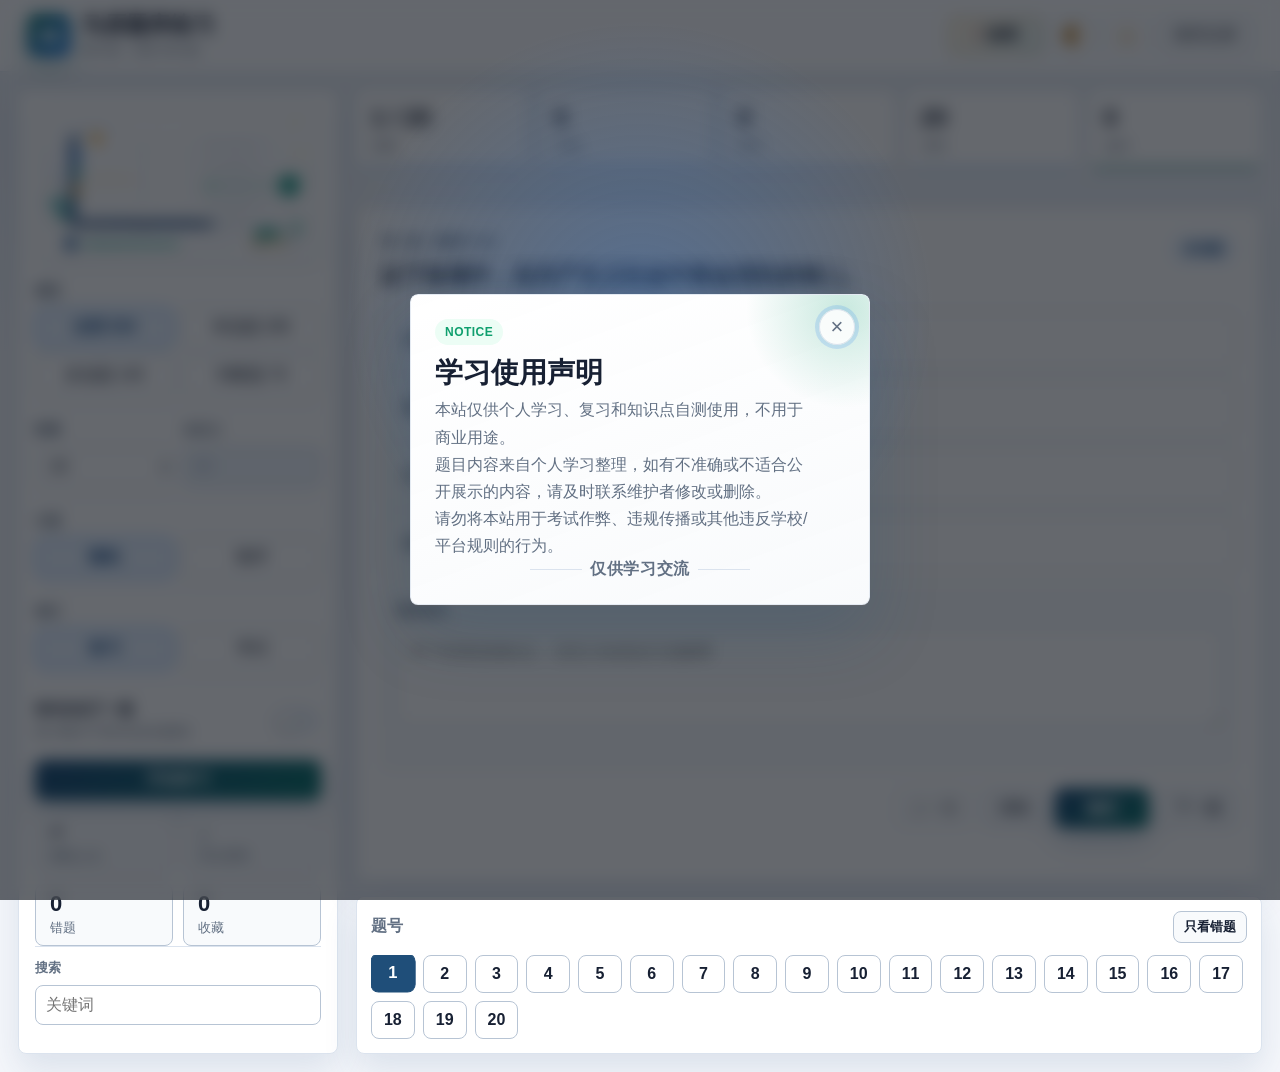
==== commit 68a0aaaa: "Replace sidebar study illustration" ====
--- a/index.html
+++ b/index.html
@@ -37,7 +37,8 @@
 
       <main class="workspace">
         <aside class="control-panel" aria-label="练习设置">
-          <img class="panel-asset" src="assets/study-panel.png" alt="" />
+          <img class="panel-asset panel-asset-light" src="assets/study-panel-light.jpg" alt="" />
+          <img class="panel-asset panel-asset-dark" src="assets/study-panel-dark.jpg" alt="" />
 
           <section class="control-block">
             <div class="block-title">题型</div>
--- a/styles.css
+++ b/styles.css
@@ -218,6 +218,18 @@
   background: var(--surface-2);
 }
 
+.panel-asset-dark {
+  display: none;
+}
+
+:root[data-theme="dark"] .panel-asset-light {
+  display: none;
+}
+
+:root[data-theme="dark"] .panel-asset-dark {
+  display: block;
+}
+
 .control-block {
   padding: 12px 0;
   border-top: 1px solid var(--line);
